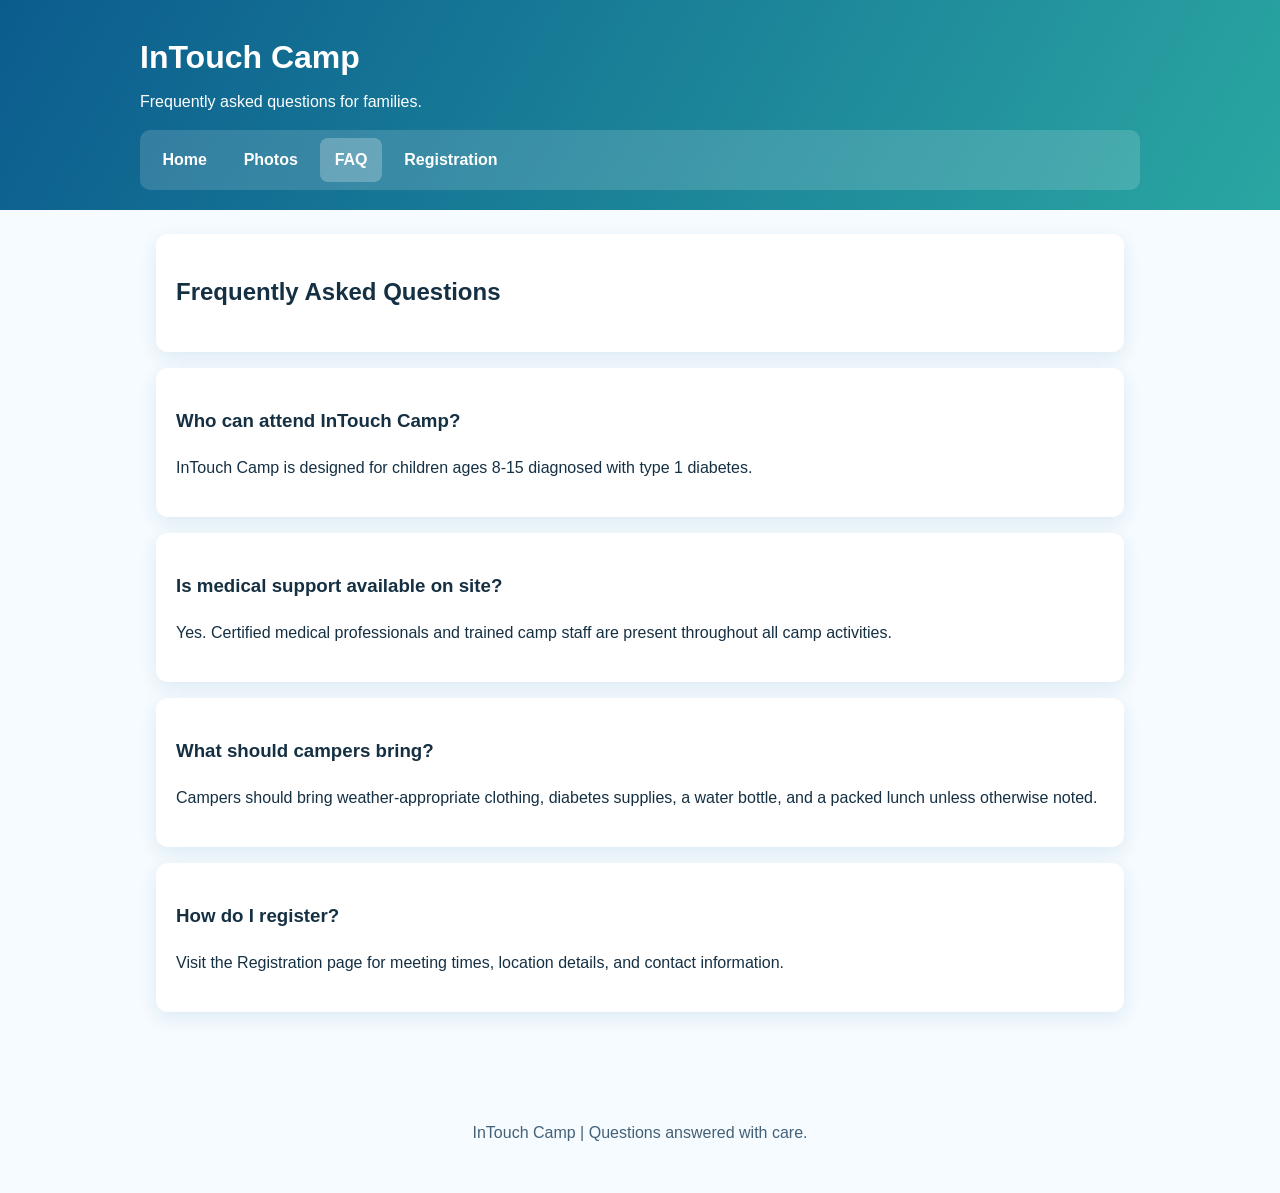
==== faq.html @ e446b0b8 "First commit" ====
<!DOCTYPE html>
<html lang="en">
  <head>
    <meta charset="UTF-8" />
    <meta name="viewport" content="width=device-width, initial-scale=1.0" />
    <title>InTouch Camp | FAQ</title>
    <link rel="stylesheet" href="styles.css" />
  </head>
  <body>
    <header>
      <div class="site-title">
        <h1>InTouch Camp</h1>
        <p>Frequently asked questions for families.</p>
      </div>
      <nav aria-label="Main navigation">
        <ul>
          <li><a href="index.html">Home</a></li>
          <li><a href="photos.html">Photos</a></li>
          <li><a class="active" href="faq.html">FAQ</a></li>
          <li><a href="registration.html">Registration</a></li>
        </ul>
      </nav>
    </header>

    <main>
      <section class="card">
        <h2>Frequently Asked Questions</h2>
      </section>

      <section class="card">
        <h3>Who can attend InTouch Camp?</h3>
        <p>
          InTouch Camp is designed for children ages 8-15 diagnosed with type 1
          diabetes.
        </p>
      </section>

      <section class="card">
        <h3>Is medical support available on site?</h3>
        <p>
          Yes. Certified medical professionals and trained camp staff are
          present throughout all camp activities.
        </p>
      </section>

      <section class="card">
        <h3>What should campers bring?</h3>
        <p>
          Campers should bring weather-appropriate clothing, diabetes supplies,
          a water bottle, and a packed lunch unless otherwise noted.
        </p>
      </section>

      <section class="card">
        <h3>How do I register?</h3>
        <p>
          Visit the Registration page for meeting times, location details, and
          contact information.
        </p>
      </section>
    </main>

    <footer>
      <p>InTouch Camp | Questions answered with care.</p>
    </footer>
  </body>
</html>
---- styles.css ----
:root {
  --primary: #0b5c8e;
  --secondary: #2aa6a2;
  --accent: #f4a261;
  --bg: #f5fbff;
  --text: #153043;
  --card: #ffffff;
}

* {
  box-sizing: border-box;
}

body {
  margin: 0;
  font-family: "Segoe UI", Tahoma, Geneva, Verdana, sans-serif;
  background: var(--bg);
  color: var(--text);
  line-height: 1.6;
}

header {
  background: linear-gradient(120deg, var(--primary), var(--secondary));
  color: #fff;
  padding: 2rem 1rem 1.25rem;
}

.site-title {
  max-width: 1000px;
  margin: 0 auto 1rem;
}

.site-title h1 {
  margin: 0;
  font-size: 2rem;
}

.site-title p {
  margin: 0.35rem 0 0;
}

nav {
  max-width: 1000px;
  margin: 0 auto;
  background: rgba(255, 255, 255, 0.15);
  border-radius: 10px;
  padding: 0.5rem;
}

nav ul {
  margin: 0;
  padding: 0;
  list-style: none;
  display: flex;
  flex-wrap: wrap;
  gap: 0.5rem;
}

nav a {
  display: inline-block;
  text-decoration: none;
  color: #fff;
  font-weight: 600;
  padding: 0.55rem 0.9rem;
  border-radius: 8px;
}

nav a:hover,
nav a:focus,
nav a.active {
  background: rgba(255, 255, 255, 0.24);
}

main {
  max-width: 1000px;
  margin: 1.5rem auto;
  padding: 0 1rem 2rem;
}

.card {
  background: var(--card);
  border-radius: 12px;
  padding: 1.25rem;
  box-shadow: 0 6px 18px rgba(11, 92, 142, 0.1);
  margin-bottom: 1rem;
}

.grid {
  display: grid;
  grid-template-columns: repeat(auto-fit, minmax(220px, 1fr));
  gap: 1rem;
}

.photo {
  background: #eaf4fb;
  border: 2px dashed #9ac2db;
  border-radius: 10px;
  padding: 2rem 1rem;
  text-align: center;
  font-weight: 700;
  color: #24597a;
}

table {
  width: 100%;
  border-collapse: collapse;
}

th,
td {
  border-bottom: 1px solid #d6e8f2;
  padding: 0.7rem;
  text-align: left;
}

th {
  background: #edf7fc;
}

footer {
  text-align: center;
  padding: 1.25rem 1rem 2rem;
  color: #446177;
}

@media (max-width: 640px) {
  .site-title h1 {
    font-size: 1.6rem;
  }
}
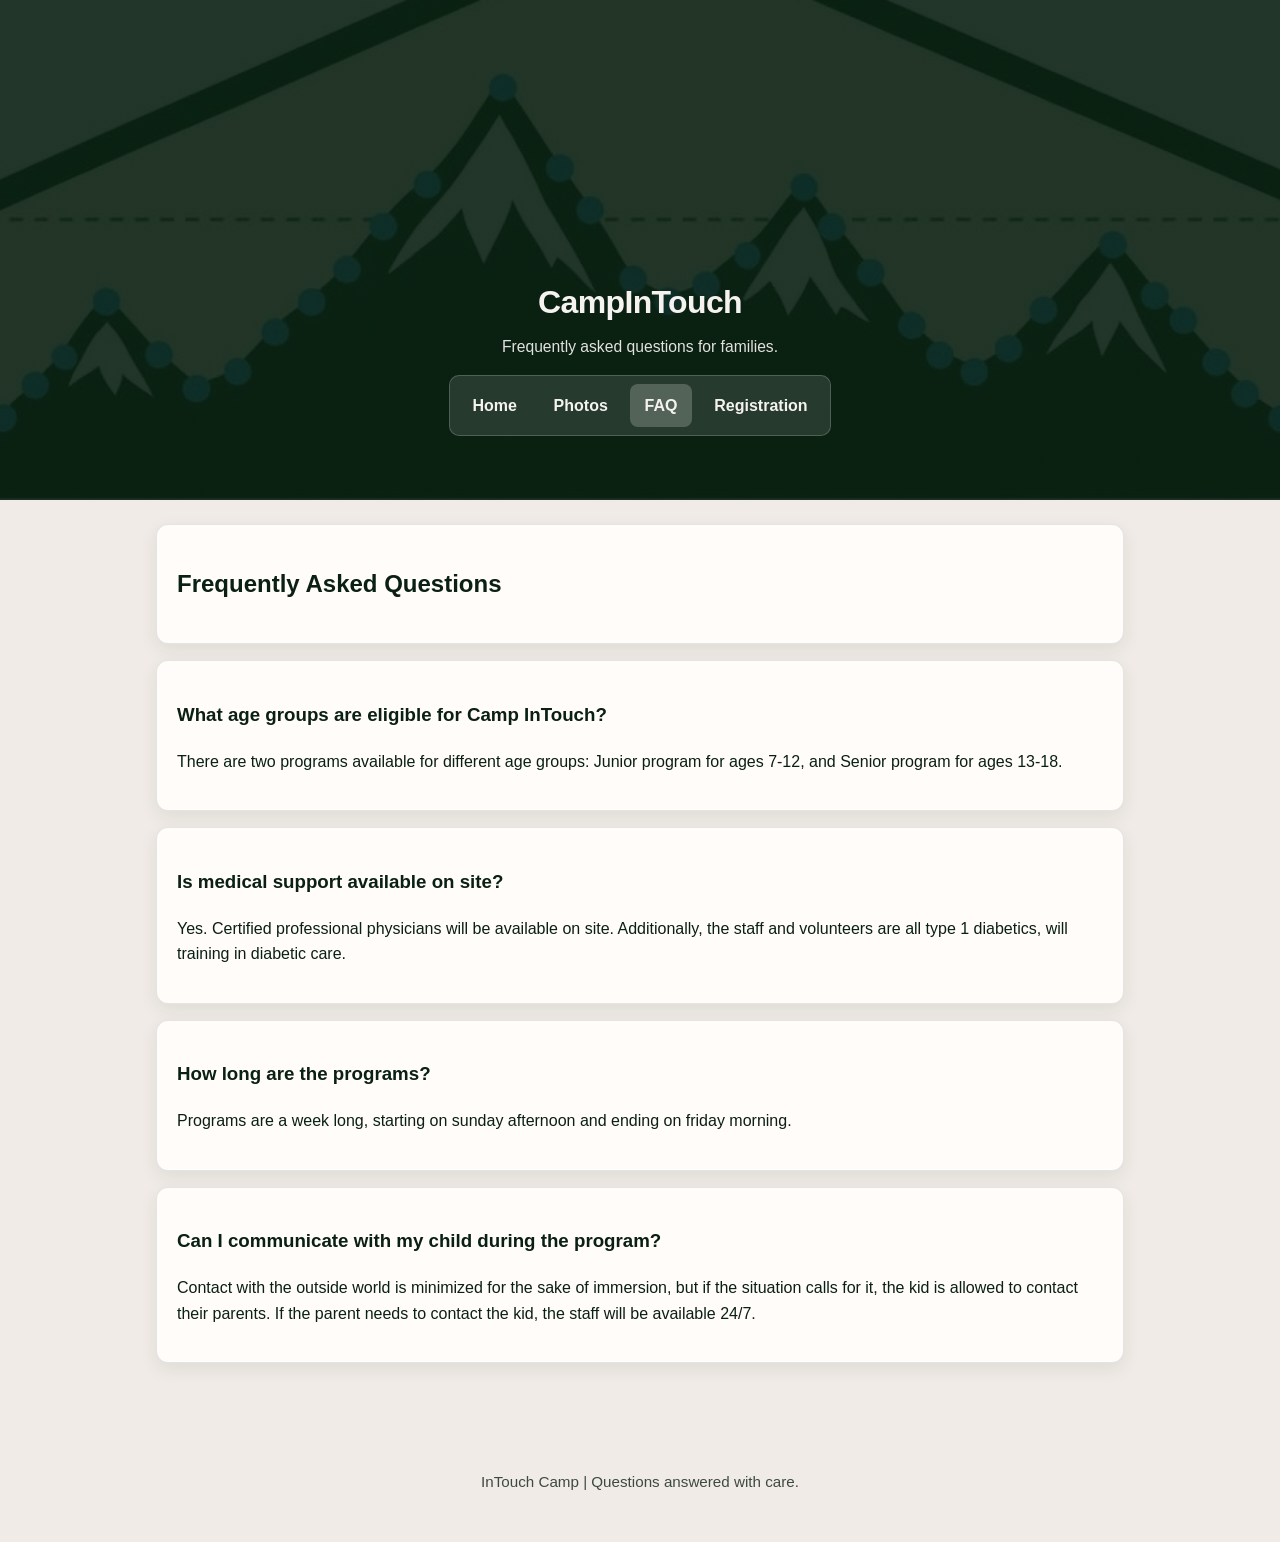
==== commit 2104326b: "Fixed UI, and everything else I guess" ====
--- a/faq.html
+++ b/faq.html
@@ -9,8 +9,12 @@
   <body>
     <header>
       <div class="site-title">
-        <h1>InTouch Camp</h1>
-        <p>Frequently asked questions for families.</p>
+        <a class="site-brand" href="index.html">
+          <div class="site-brand-copy">
+            <h1>CampInTouch</h1>
+            <p>Frequently asked questions for families.</p>
+          </div>
+        </a>
       </div>
       <nav aria-label="Main navigation">
         <ul>
@@ -28,34 +32,30 @@
       </section>
 
       <section class="card">
-        <h3>Who can attend InTouch Camp?</h3>
+        <h3>What age groups are eligible for Camp InTouch?</h3>
         <p>
-          InTouch Camp is designed for children ages 8-15 diagnosed with type 1
-          diabetes.
+          There are two programs available for different age groups: Junior program for ages 7-12, and Senior program for ages 13-18.
         </p>
       </section>
 
       <section class="card">
         <h3>Is medical support available on site?</h3>
         <p>
-          Yes. Certified medical professionals and trained camp staff are
-          present throughout all camp activities.
+          Yes. Certified professional physicians will be available on site. Additionally, the staff and volunteers are all type 1 diabetics, will training in diabetic care.
         </p>
       </section>
 
       <section class="card">
-        <h3>What should campers bring?</h3>
+        <h3>How long are the programs?</h3>
         <p>
-          Campers should bring weather-appropriate clothing, diabetes supplies,
-          a water bottle, and a packed lunch unless otherwise noted.
+          Programs are a week long, starting on sunday afternoon and ending on friday morning.
         </p>
       </section>
 
       <section class="card">
-        <h3>How do I register?</h3>
+        <h3>Can I communicate with my child during the program?</h3>
         <p>
-          Visit the Registration page for meeting times, location details, and
-          contact information.
+          Contact with the outside world is minimized for the sake of immersion, but if the situation calls for it, the kid is allowed to contact their parents. If the parent needs to contact the kid, the staff will be available 24/7.
         </p>
       </section>
     </main>
--- a/styles.css
+++ b/styles.css
@@ -1,10 +1,17 @@
 :root {
-  --primary: #0b5c8e;
-  --secondary: #2aa6a2;
-  --accent: #f4a261;
-  --bg: #f5fbff;
-  --text: #153043;
-  --card: #ffffff;
+  --forest: #0a2012;
+  --forest-mid: #143524;
+  --cream: #f5f2f0;
+  --sage: #8da09c;
+  --sage-light: #b8c5c2;
+  --accent-sky: #6bb8c9;
+  --bg: #f0ebe6;
+  --text: #0a2012;
+  --text-muted: #3d4a42;
+  --card: #fffcfa;
+  --primary: var(--forest);
+  --secondary: var(--sage);
+  --accent: var(--accent-sky);
 }
 
 * {
@@ -20,29 +27,74 @@
 }
 
 header {
-  background: linear-gradient(120deg, var(--primary), var(--secondary));
-  color: #fff;
-  padding: 2rem 1rem 1.25rem;
+  background:
+    linear-gradient(180deg, rgba(10, 32, 18, 0.9), rgba(10, 32, 18, 0.9)),
+    url("images/banner.png") center top / cover no-repeat;
+  color: var(--cream);
+  padding: 5rem 1rem 4rem;
+  min-height: 500px;
+  display: flex;
+  flex-direction: column;
+  justify-content: flex-end;
 }
 
 .site-title {
   max-width: 1000px;
   margin: 0 auto 1rem;
-}
-
-.site-title h1 {
+  text-align: center;
+}
+
+.site-brand {
+  display: flex;
+  flex-direction: column;
+  align-items: center;
+  gap: 0.25rem;
+  text-decoration: none;
+  color: inherit;
+}
+
+.site-brand-copy {
+  text-align: center;
+}
+
+.site-brand:hover .site-brand-copy h1,
+.site-brand:focus-visible .site-brand-copy h1 {
+  text-decoration: underline;
+  text-underline-offset: 4px;
+}
+
+.site-brand:focus-visible {
+  outline: 2px solid var(--accent-sky);
+  outline-offset: 4px;
+  border-radius: 8px;
+}
+
+.site-logo {
+  width: 76px;
+  height: auto;
+  flex-shrink: 0;
+  border-radius: 12px;
+  box-shadow: 0 4px 14px rgba(0, 0, 0, 0.25);
+}
+
+.site-brand-copy h1 {
   margin: 0;
   font-size: 2rem;
-}
-
-.site-title p {
+  font-weight: 700;
+  letter-spacing: -0.02em;
+}
+
+.site-brand-copy p {
   margin: 0.35rem 0 0;
+  opacity: 0.92;
+  font-size: 0.98rem;
 }
 
 nav {
   max-width: 1000px;
   margin: 0 auto;
-  background: rgba(255, 255, 255, 0.15);
+  background: rgba(245, 242, 240, 0.12);
+  border: 1px solid rgba(245, 242, 240, 0.2);
   border-radius: 10px;
   padding: 0.5rem;
 }
@@ -59,7 +111,7 @@
 nav a {
   display: inline-block;
   text-decoration: none;
-  color: #fff;
+  color: var(--cream);
   font-weight: 600;
   padding: 0.55rem 0.9rem;
   border-radius: 8px;
@@ -68,7 +120,7 @@
 nav a:hover,
 nav a:focus,
 nav a.active {
-  background: rgba(255, 255, 255, 0.24);
+  background: rgba(245, 242, 240, 0.22);
 }
 
 main {
@@ -81,7 +133,8 @@
   background: var(--card);
   border-radius: 12px;
   padding: 1.25rem;
-  box-shadow: 0 6px 18px rgba(11, 92, 142, 0.1);
+  box-shadow: 0 6px 18px rgba(10, 32, 18, 0.08);
+  border: 1px solid rgba(141, 160, 156, 0.25);
   margin-bottom: 1rem;
 }
 
@@ -91,14 +144,47 @@
   gap: 1rem;
 }
 
+.photo-gallery {
+  grid-template-columns: repeat(auto-fit, minmax(260px, 1fr));
+}
+
+.photo-card {
+  margin: 0;
+  background: var(--card);
+  border-radius: 12px;
+  overflow: hidden;
+  box-shadow: 0 6px 18px rgba(10, 32, 18, 0.1);
+  border: 1px solid rgba(141, 160, 156, 0.3);
+}
+
+.photo-card img {
+  width: 100%;
+  height: min(280px, 42vw);
+  object-fit: cover;
+  display: block;
+}
+
+@media (min-width: 700px) {
+  .photo-card img {
+    height: 240px;
+  }
+}
+
+.photo-caption {
+  padding: 0.65rem 0.9rem 0.85rem;
+  font-size: 0.9rem;
+  color: var(--text-muted);
+  font-weight: 600;
+}
+
 .photo {
-  background: #eaf4fb;
-  border: 2px dashed #9ac2db;
+  background: rgba(141, 160, 156, 0.15);
+  border: 2px dashed var(--sage);
   border-radius: 10px;
   padding: 2rem 1rem;
   text-align: center;
   font-weight: 700;
-  color: #24597a;
+  color: var(--forest-mid);
 }
 
 table {
@@ -108,23 +194,29 @@
 
 th,
 td {
-  border-bottom: 1px solid #d6e8f2;
+  border-bottom: 1px solid rgba(141, 160, 156, 0.45);
   padding: 0.7rem;
   text-align: left;
 }
 
 th {
-  background: #edf7fc;
+  background: rgba(141, 160, 156, 0.18);
+  color: var(--text);
 }
 
 footer {
   text-align: center;
   padding: 1.25rem 1rem 2rem;
-  color: #446177;
+  color: var(--text-muted);
+  font-size: 0.95rem;
 }
 
 @media (max-width: 640px) {
-  .site-title h1 {
-    font-size: 1.6rem;
+  .site-brand-copy h1 {
+    font-size: 1.5rem;
   }
-}
+
+  .site-logo {
+    width: 64px;
+  }
+}
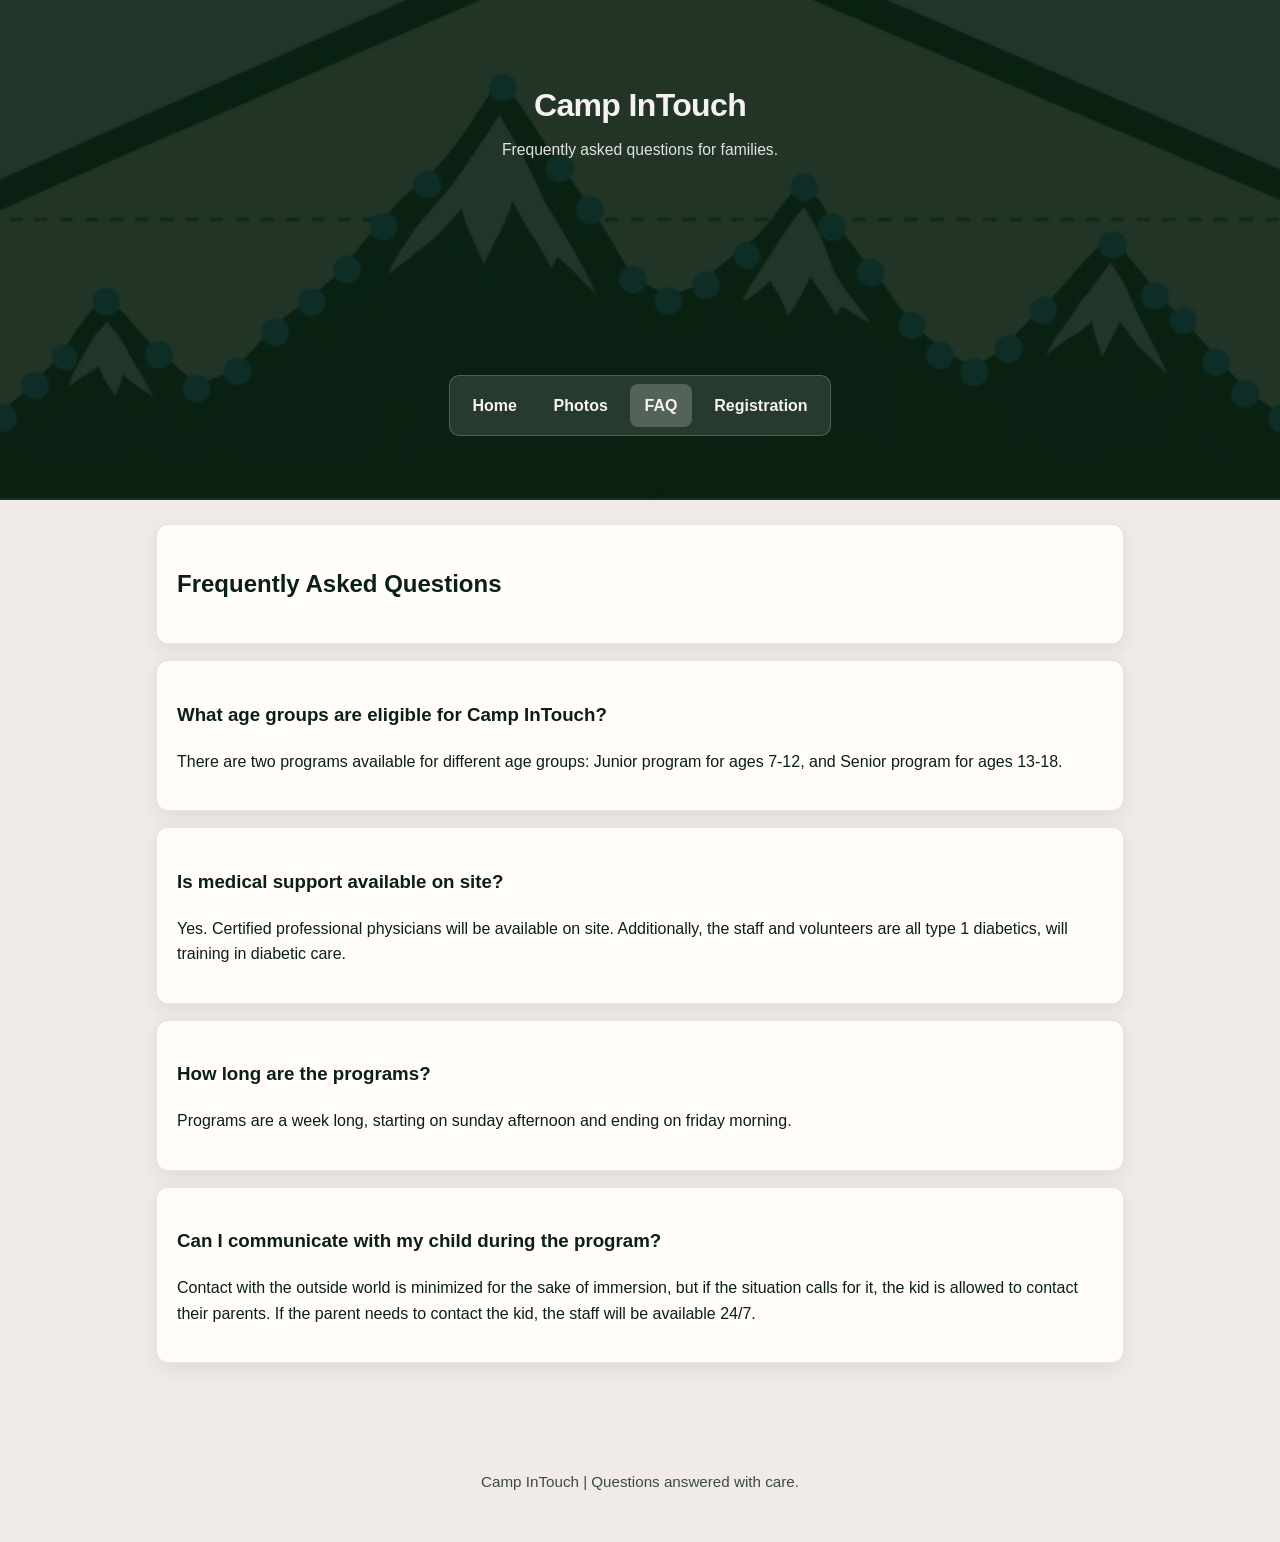
==== commit 92ae4a15: "Minor fixes" ====
--- a/faq.html
+++ b/faq.html
@@ -3,7 +3,7 @@
   <head>
     <meta charset="UTF-8" />
     <meta name="viewport" content="width=device-width, initial-scale=1.0" />
-    <title>InTouch Camp | FAQ</title>
+    <title> Camp InTouch| FAQ</title>
     <link rel="stylesheet" href="styles.css" />
   </head>
   <body>
@@ -11,7 +11,7 @@
       <div class="site-title">
         <a class="site-brand" href="index.html">
           <div class="site-brand-copy">
-            <h1>CampInTouch</h1>
+            <h1>Camp InTouch</h1>
             <p>Frequently asked questions for families.</p>
           </div>
         </a>
@@ -61,7 +61,7 @@
     </main>
 
     <footer>
-      <p>InTouch Camp | Questions answered with care.</p>
+      <p>Camp InTouch | Questions answered with care.</p>
     </footer>
   </body>
 </html>
--- a/styles.css
+++ b/styles.css
@@ -4,7 +4,6 @@
   --cream: #f5f2f0;
   --sage: #8da09c;
   --sage-light: #b8c5c2;
-  --accent-sky: #6bb8c9;
   --bg: #f0ebe6;
   --text: #0a2012;
   --text-muted: #3d4a42;
@@ -35,7 +34,7 @@
   min-height: 500px;
   display: flex;
   flex-direction: column;
-  justify-content: flex-end;
+  justify-content: flex-start;
 }
 
 .site-title {
@@ -92,7 +91,7 @@
 
 nav {
   max-width: 1000px;
-  margin: 0 auto;
+  margin: auto auto 0;
   background: rgba(245, 242, 240, 0.12);
   border: 1px solid rgba(245, 242, 240, 0.2);
   border-radius: 10px;
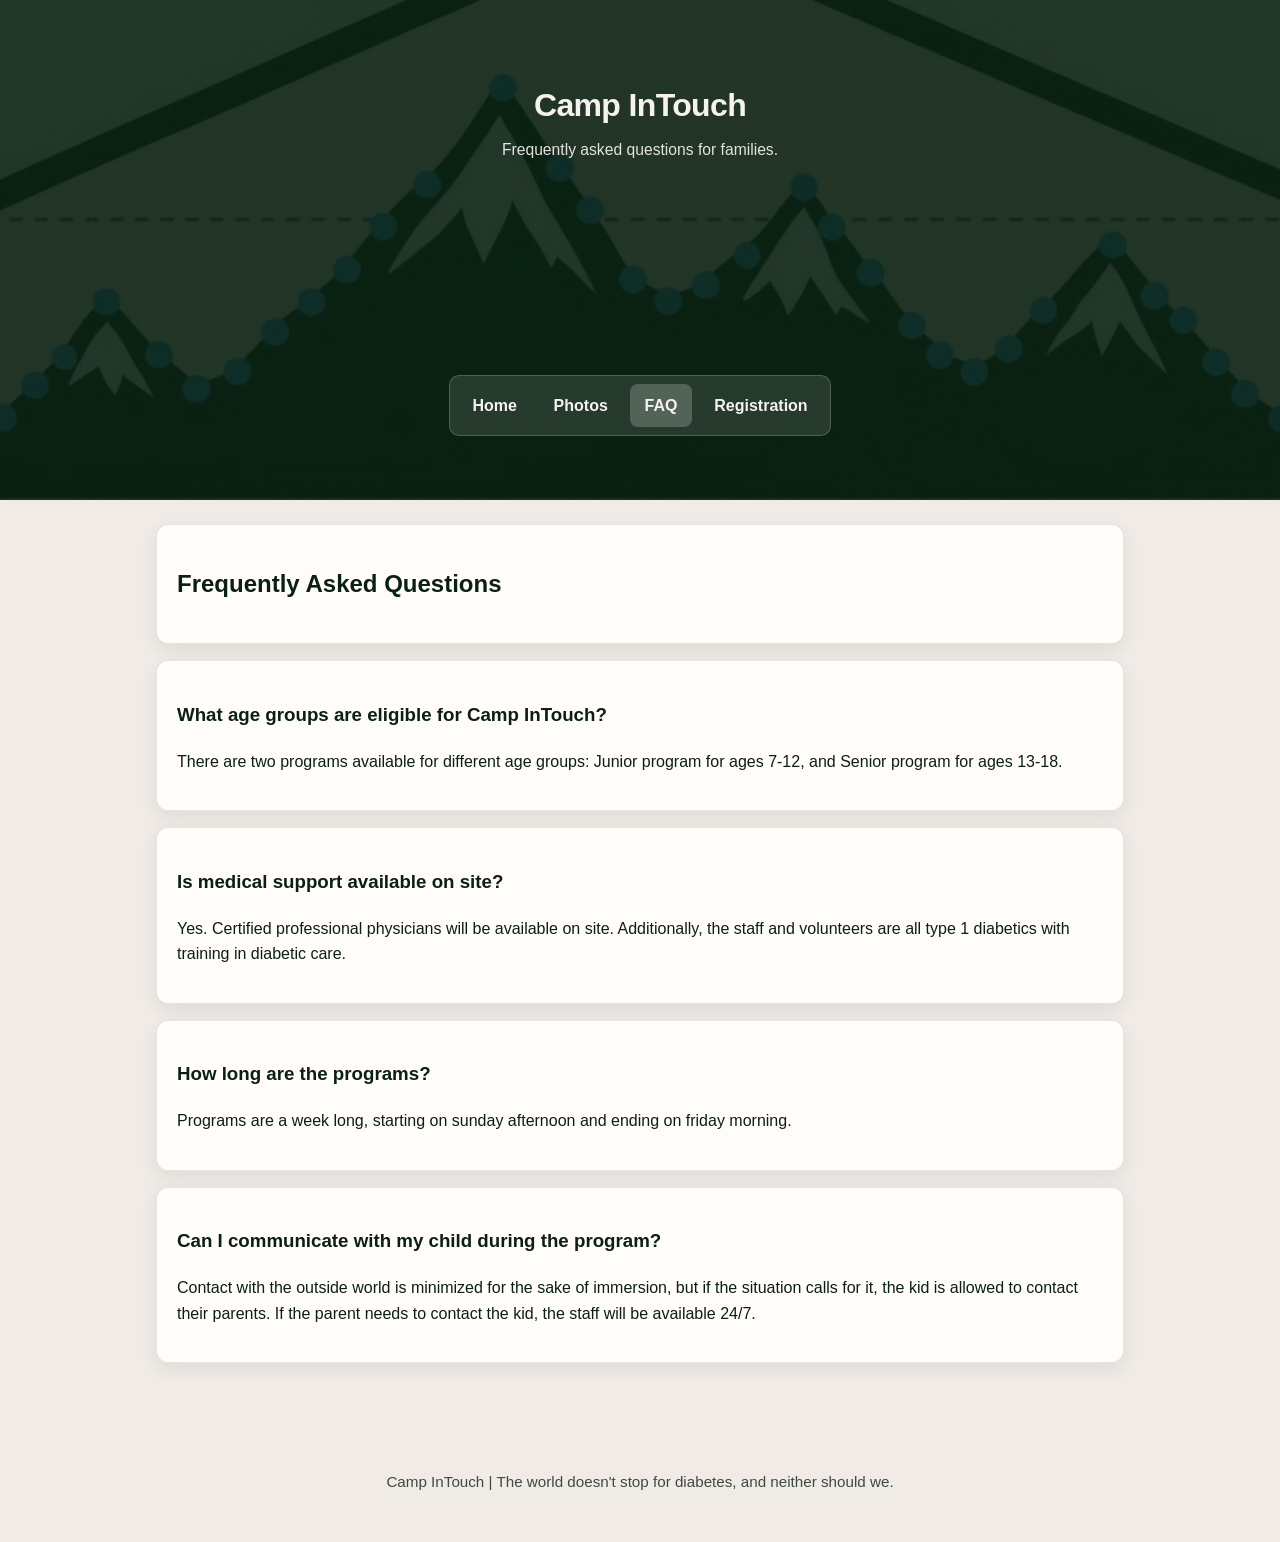
==== commit f37034b8: "Fixed formatting errors" ====
--- a/faq.html
+++ b/faq.html
@@ -41,7 +41,7 @@
       <section class="card">
         <h3>Is medical support available on site?</h3>
         <p>
-          Yes. Certified professional physicians will be available on site. Additionally, the staff and volunteers are all type 1 diabetics, will training in diabetic care.
+          Yes. Certified professional physicians will be available on site. Additionally, the staff and volunteers are all type 1 diabetics with training in diabetic care.
         </p>
       </section>
 
@@ -61,7 +61,7 @@
     </main>
 
     <footer>
-      <p>Camp InTouch | Questions answered with care.</p>
+      <p>Camp InTouch | The world doesn't stop for diabetes, and neither should we.</p>
     </footer>
   </body>
 </html>
